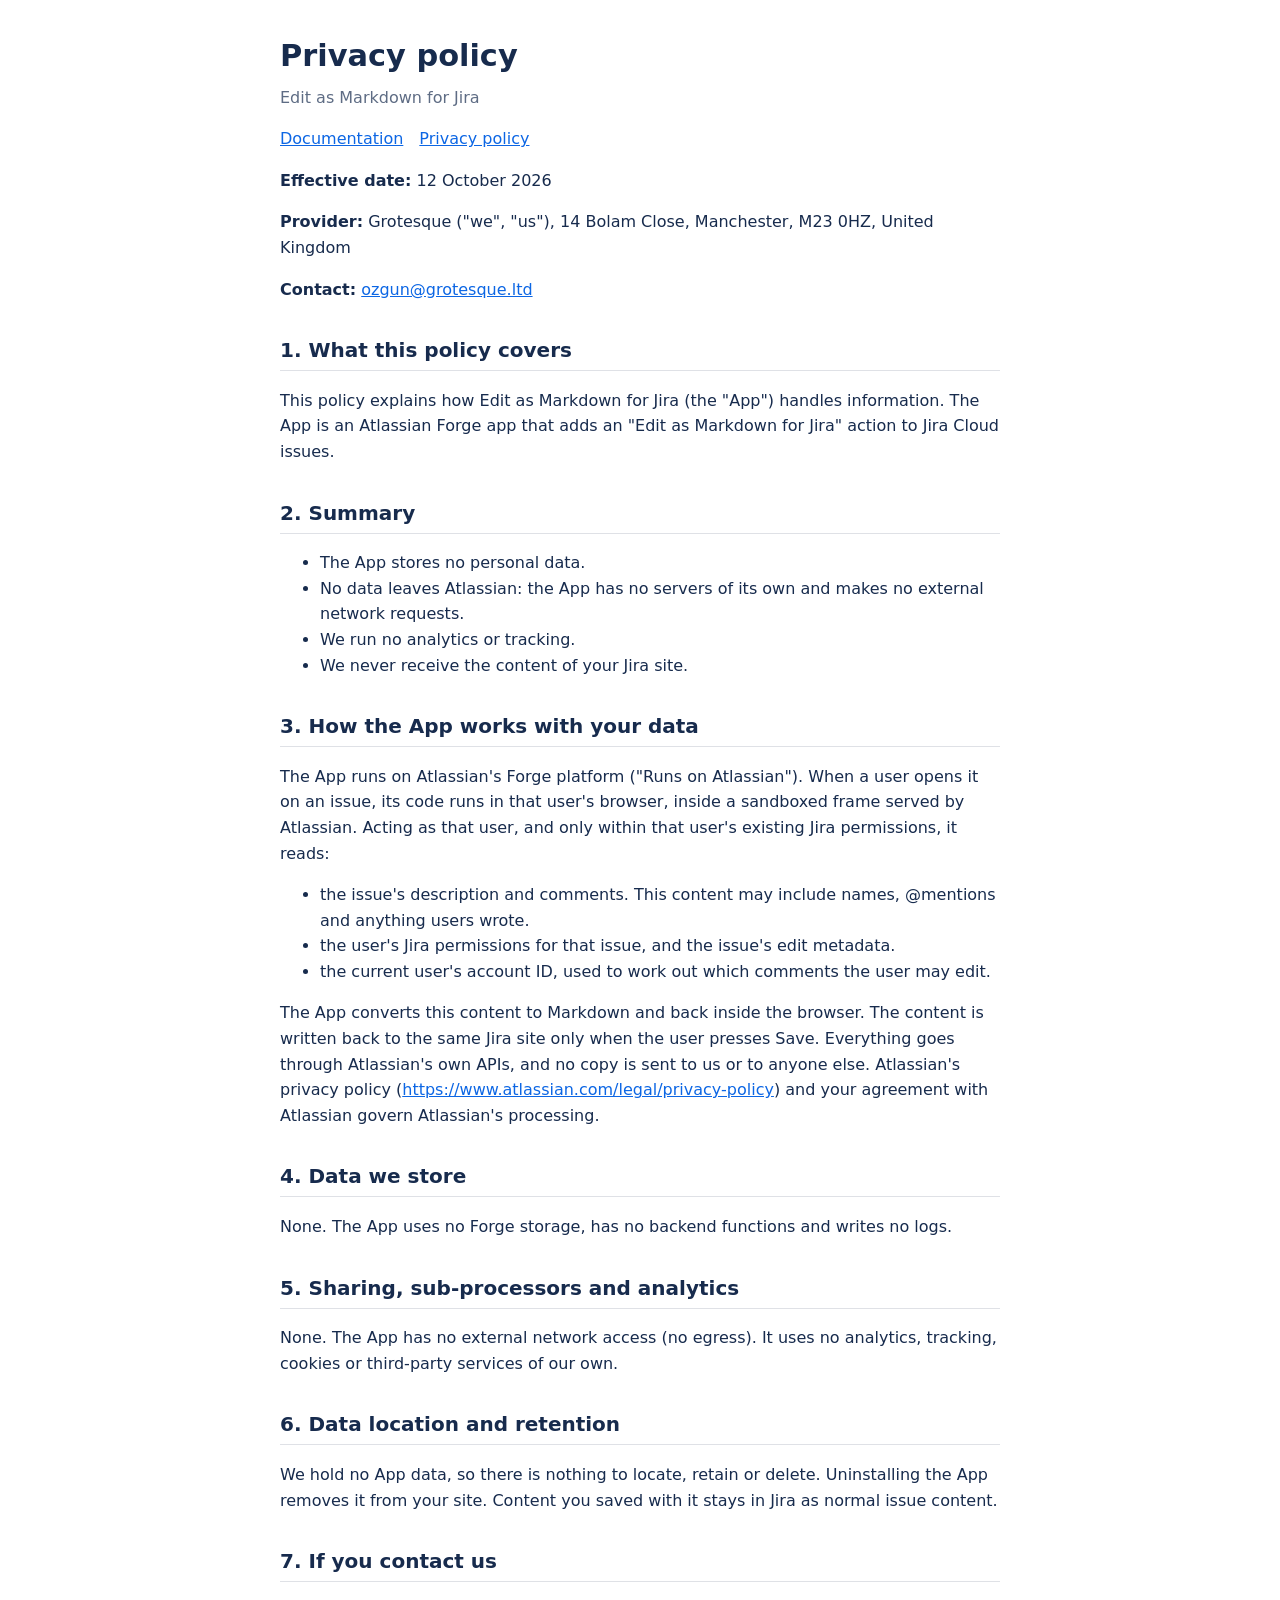
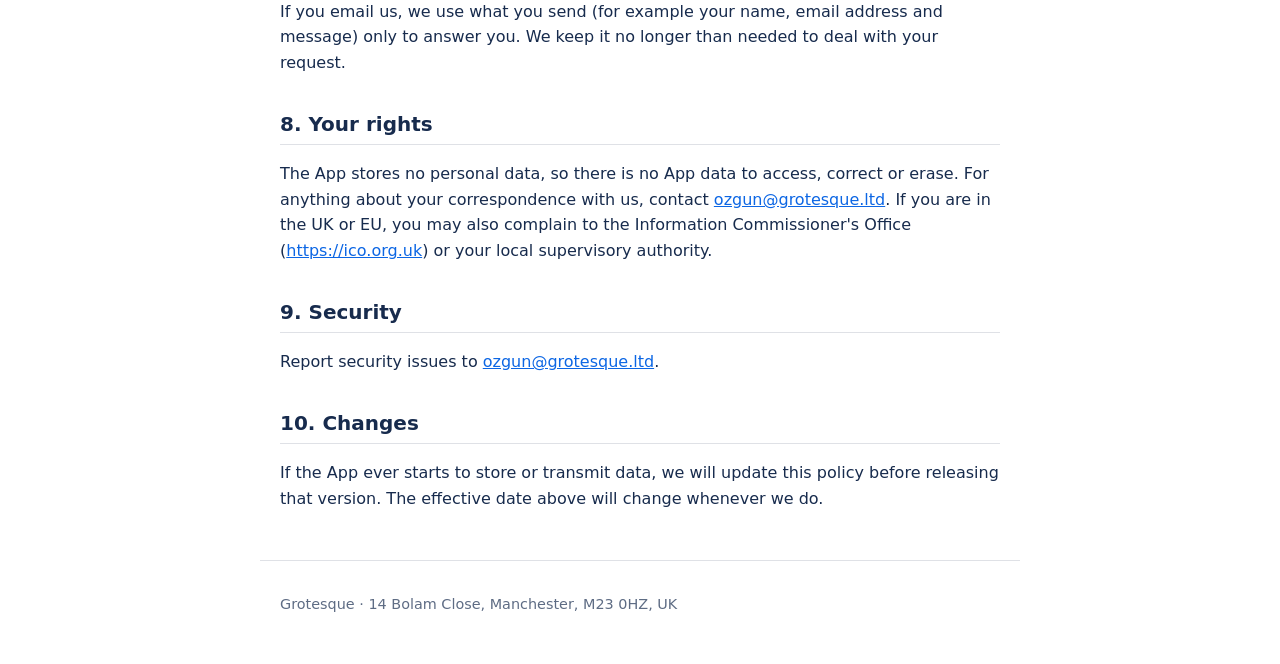
==== privacy/index.html @ 3e25b658 "Add docs and privacy policy pages Co-authored-by: Ozgun Kabakcioglu <okabak123@users.noreply.github." ====
<!doctype html>
<html lang="en">
<head>
<meta charset="utf-8">
<meta name="viewport" content="width=device-width, initial-scale=1">
<title>Privacy policy: Edit as Markdown for Jira</title>
<link rel="stylesheet" href="../style.css">
</head>
<body>
<header>
  <h1>Privacy policy</h1>
  <p>Edit as Markdown for Jira</p>
  <nav><a href="../">Documentation</a><a href="./">Privacy policy</a></nav>
</header>
<main>
  <p><strong>Effective date:</strong> 12 October 2026</p>
  <p><strong>Provider:</strong> Grotesque ("we", "us"), 14 Bolam Close, Manchester, M23 0HZ, United Kingdom</p>
  <p><strong>Contact:</strong> <a href="mailto:ozgun@grotesque.ltd">ozgun@grotesque.ltd</a></p>
  <h2>1. What this policy covers</h2>
  <p>This policy explains how Edit as Markdown for Jira (the "App") handles information. The App is an Atlassian Forge app that adds an "Edit as Markdown for Jira" action to Jira Cloud issues.</p>
  <h2>2. Summary</h2>
  <ul>
    <li>The App stores no personal data.</li>
    <li>No data leaves Atlassian: the App has no servers of its own and makes no external network requests.</li>
    <li>We run no analytics or tracking.</li>
    <li>We never receive the content of your Jira site.</li>
  </ul>
  <h2>3. How the App works with your data</h2>
  <p>The App runs on Atlassian's Forge platform ("Runs on Atlassian"). When a user opens it on an issue, its code runs in that user's browser, inside a sandboxed frame served by Atlassian. Acting as that user, and only within that user's existing Jira permissions, it reads:</p>
  <ul>
    <li>the issue's description and comments. This content may include names, @mentions and anything users wrote.</li>
    <li>the user's Jira permissions for that issue, and the issue's edit metadata.</li>
    <li>the current user's account ID, used to work out which comments the user may edit.</li>
  </ul>
  <p>The App converts this content to Markdown and back inside the browser. The content is written back to the same Jira site only when the user presses Save. Everything goes through Atlassian's own APIs, and no copy is sent to us or to anyone else. Atlassian's privacy policy (<a href="https://www.atlassian.com/legal/privacy-policy">https://www.atlassian.com/legal/privacy-policy</a>) and your agreement with Atlassian govern Atlassian's processing.</p>
  <h2>4. Data we store</h2>
  <p>None. The App uses no Forge storage, has no backend functions and writes no logs.</p>
  <h2>5. Sharing, sub-processors and analytics</h2>
  <p>None. The App has no external network access (no egress). It uses no analytics, tracking, cookies or third-party services of our own.</p>
  <h2>6. Data location and retention</h2>
  <p>We hold no App data, so there is nothing to locate, retain or delete. Uninstalling the App removes it from your site. Content you saved with it stays in Jira as normal issue content.</p>
  <h2>7. If you contact us</h2>
  <p>If you email us, we use what you send (for example your name, email address and message) only to answer you. We keep it no longer than needed to deal with your request.</p>
  <h2>8. Your rights</h2>
  <p>The App stores no personal data, so there is no App data to access, correct or erase. For anything about your correspondence with us, contact <a href="mailto:ozgun@grotesque.ltd">ozgun@grotesque.ltd</a>. If you are in the UK or EU, you may also complain to the Information Commissioner's Office (<a href="https://ico.org.uk">https://ico.org.uk</a>) or your local supervisory authority.</p>
  <h2>9. Security</h2>
  <p>Report security issues to <a href="mailto:ozgun@grotesque.ltd">ozgun@grotesque.ltd</a>.</p>
  <h2>10. Changes</h2>
  <p>If the App ever starts to store or transmit data, we will update this policy before releasing that version. The effective date above will change whenever we do.</p>
</main>
<footer>Grotesque · 14 Bolam Close, Manchester, M23 0HZ, UK</footer>
</body>
</html>
---- style.css ----
:root { color-scheme: light dark; --fg: #172b4d; --muted: #5e6c84; --bg: #fff; --code: #f4f5f7; --line: #dfe1e6; --link: #0c66e4; }
@media (prefers-color-scheme: dark) { :root { --fg: #dee4ea; --muted: #9fadbc; --bg: #1d2125; --code: #2c333a; --line: #38414a; --link: #579dff; } }
* { box-sizing: border-box; }
body { margin: 0; background: var(--bg); color: var(--fg); font: 16px/1.6 system-ui, -apple-system, "Segoe UI", Roboto, sans-serif; }
main, header, footer { max-width: 760px; margin: 0 auto; padding: 0 20px; }
header { padding-top: 32px; } header p { color: var(--muted); margin-top: 0; }
nav a { margin-right: 16px; }
h1 { font-size: 1.9rem; margin: 0 0 4px; } h2 { font-size: 1.25rem; margin-top: 2rem; border-bottom: 1px solid var(--line); padding-bottom: 4px; }
a { color: var(--link); }
code, pre { font-family: ui-monospace, SFMono-Regular, Menlo, Consolas, monospace; background: var(--code); border-radius: 4px; }
code { padding: 1px 5px; font-size: .92em; } pre { padding: 12px; overflow: auto; }
table { border-collapse: collapse; width: 100%; } th, td { border: 1px solid var(--line); padding: 6px 10px; text-align: left; vertical-align: top; }
footer { color: var(--muted); font-size: .9rem; padding: 32px 20px 48px; border-top: 1px solid var(--line); margin-top: 48px; }
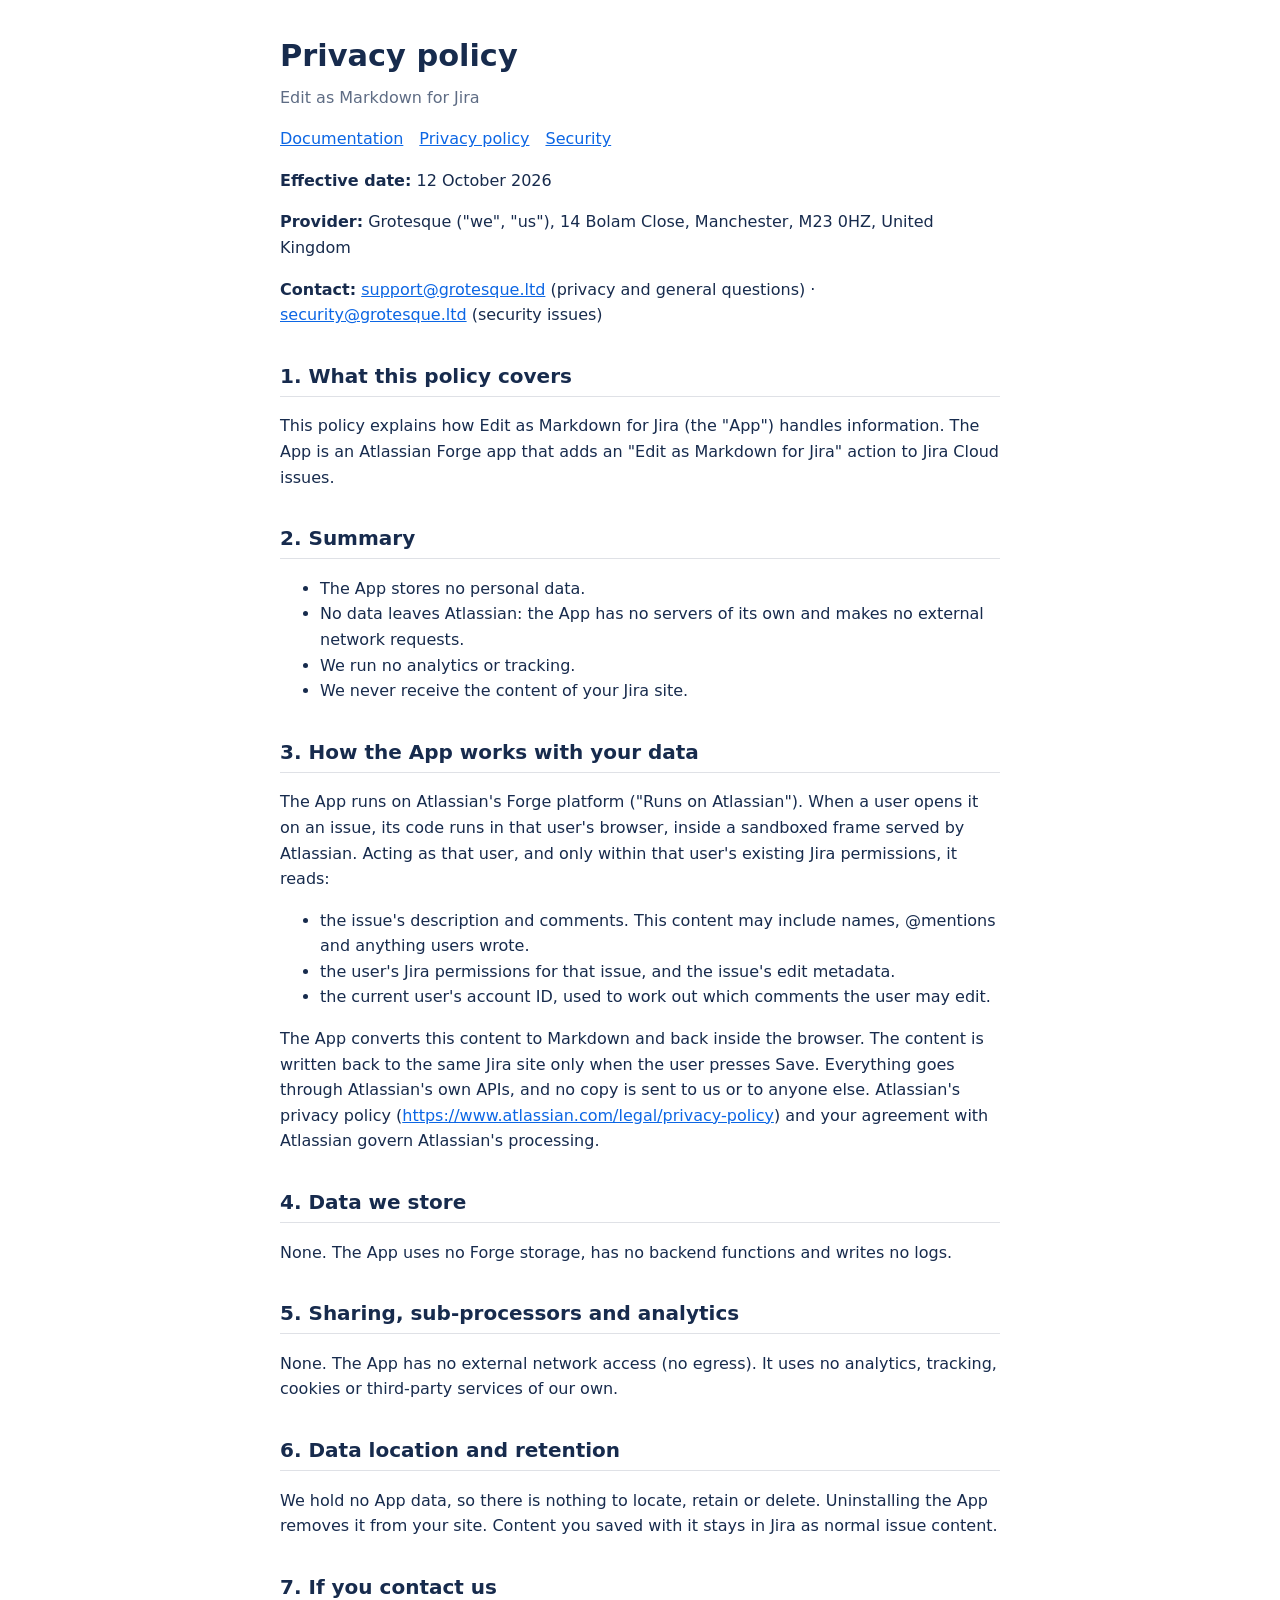
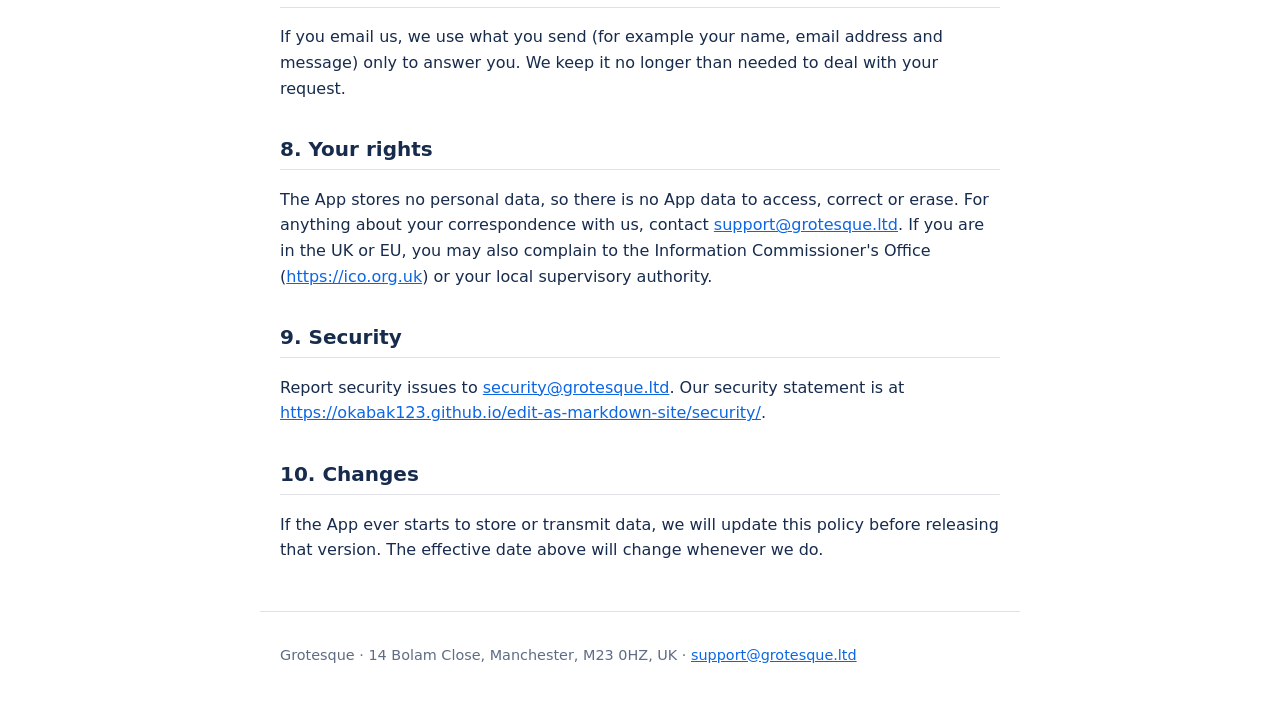
==== commit 97e933c1: "Add Install the beta section, security page, docs and contact updates Co-authored-by: Ozgun Kabakcio" ====
--- a/privacy/index.html
+++ b/privacy/index.html
@@ -4,18 +4,19 @@
 <meta charset="utf-8">
 <meta name="viewport" content="width=device-width, initial-scale=1">
 <title>Privacy policy: Edit as Markdown for Jira</title>
+<link rel="icon" href="../favicon.png">
 <link rel="stylesheet" href="../style.css">
 </head>
 <body>
 <header>
   <h1>Privacy policy</h1>
   <p>Edit as Markdown for Jira</p>
-  <nav><a href="../">Documentation</a><a href="./">Privacy policy</a></nav>
+  <nav><a href="../">Documentation</a><a href="../privacy/">Privacy policy</a><a href="../security/">Security</a></nav>
 </header>
 <main>
   <p><strong>Effective date:</strong> 12 October 2026</p>
   <p><strong>Provider:</strong> Grotesque ("we", "us"), 14 Bolam Close, Manchester, M23 0HZ, United Kingdom</p>
-  <p><strong>Contact:</strong> <a href="mailto:ozgun@grotesque.ltd">ozgun@grotesque.ltd</a></p>
+  <p><strong>Contact:</strong> <a href="mailto:support@grotesque.ltd">support@grotesque.ltd</a> (privacy and general questions) · <a href="mailto:security@grotesque.ltd">security@grotesque.ltd</a> (security issues)</p>
   <h2>1. What this policy covers</h2>
   <p>This policy explains how Edit as Markdown for Jira (the "App") handles information. The App is an Atlassian Forge app that adds an "Edit as Markdown for Jira" action to Jira Cloud issues.</p>
   <h2>2. Summary</h2>
@@ -42,12 +43,12 @@
   <h2>7. If you contact us</h2>
   <p>If you email us, we use what you send (for example your name, email address and message) only to answer you. We keep it no longer than needed to deal with your request.</p>
   <h2>8. Your rights</h2>
-  <p>The App stores no personal data, so there is no App data to access, correct or erase. For anything about your correspondence with us, contact <a href="mailto:ozgun@grotesque.ltd">ozgun@grotesque.ltd</a>. If you are in the UK or EU, you may also complain to the Information Commissioner's Office (<a href="https://ico.org.uk">https://ico.org.uk</a>) or your local supervisory authority.</p>
+  <p>The App stores no personal data, so there is no App data to access, correct or erase. For anything about your correspondence with us, contact <a href="mailto:support@grotesque.ltd">support@grotesque.ltd</a>. If you are in the UK or EU, you may also complain to the Information Commissioner's Office (<a href="https://ico.org.uk">https://ico.org.uk</a>) or your local supervisory authority.</p>
   <h2>9. Security</h2>
-  <p>Report security issues to <a href="mailto:ozgun@grotesque.ltd">ozgun@grotesque.ltd</a>.</p>
+  <p>Report security issues to <a href="mailto:security@grotesque.ltd">security@grotesque.ltd</a>. Our security statement is at <a href="https://okabak123.github.io/edit-as-markdown-site/security/">https://okabak123.github.io/edit-as-markdown-site/security/</a>.</p>
   <h2>10. Changes</h2>
   <p>If the App ever starts to store or transmit data, we will update this policy before releasing that version. The effective date above will change whenever we do.</p>
 </main>
-<footer>Grotesque · 14 Bolam Close, Manchester, M23 0HZ, UK</footer>
+<footer>Grotesque · 14 Bolam Close, Manchester, M23 0HZ, UK · <a href="mailto:support@grotesque.ltd">support@grotesque.ltd</a></footer>
 </body>
 </html>
--- a/style.css
+++ b/style.css
@@ -11,3 +11,7 @@
 code { padding: 1px 5px; font-size: .92em; } pre { padding: 12px; overflow: auto; }
 table { border-collapse: collapse; width: 100%; } th, td { border: 1px solid var(--line); padding: 6px 10px; text-align: left; vertical-align: top; }
 footer { color: var(--muted); font-size: .9rem; padding: 32px 20px 48px; border-top: 1px solid var(--line); margin-top: 48px; }
+.install { border: 2px solid var(--link); border-radius: 8px; padding: 4px 20px 12px; margin-top: 24px; }
+.install h2 { border-bottom: 0; margin-top: 16px; }
+a.button { display: inline-block; background: #6d28d9; color: #fff; text-decoration: none; font-weight: 600; padding: 10px 18px; border-radius: 6px; }
+a.button:hover, a.button:focus { background: #5b21b6; }
